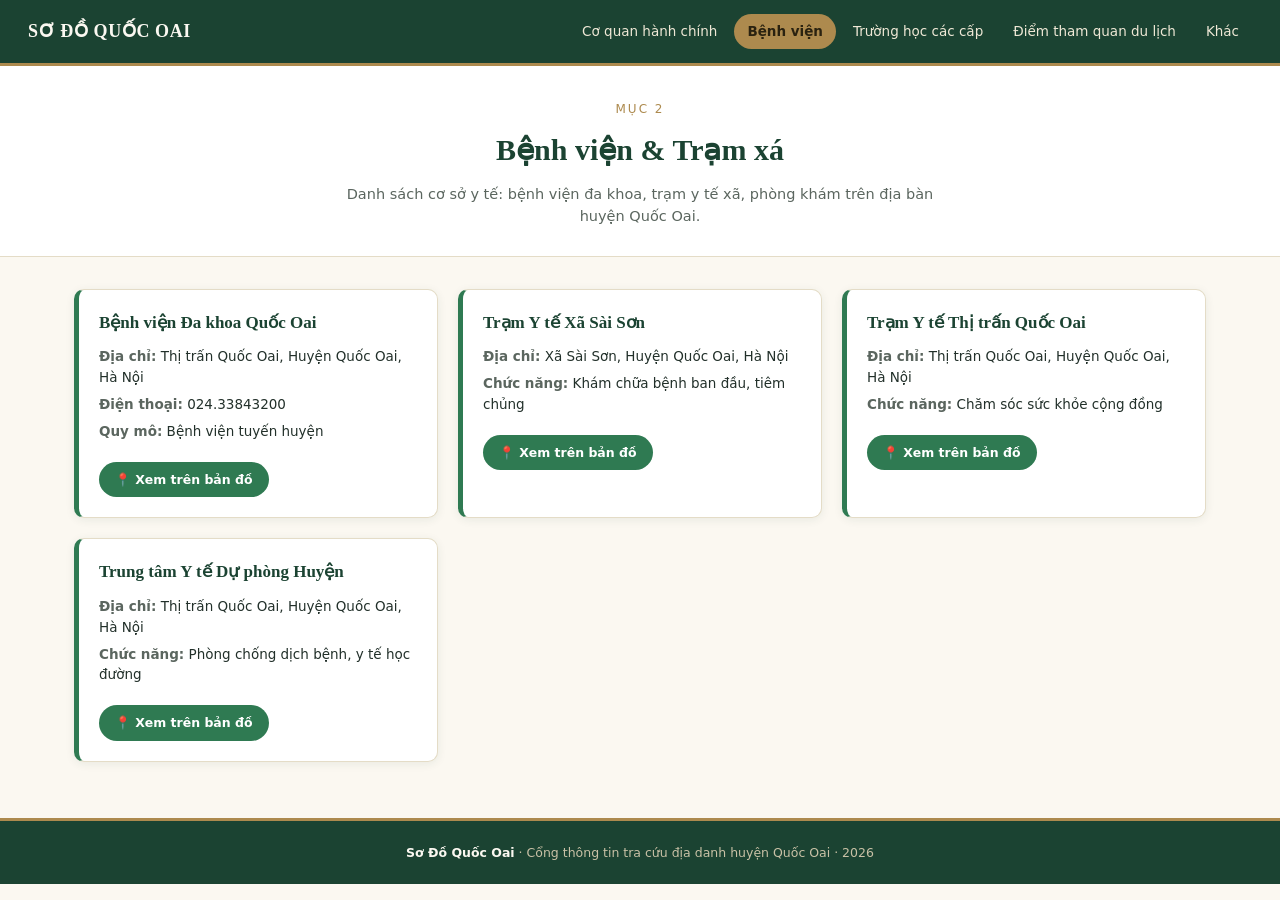
==== benh-vien.html @ 8671ec6a "Thiết kế lại toàn bộ giao diện: hệ thống css.css mới, hoàn thiện đủ 5 trang chuyên mục" ====
<!DOCTYPE html>
<html lang="vi">
<head>
  <meta charset="UTF-8">
  <meta name="viewport" content="width=device-width, initial-scale=1.0">
  <title>Bệnh viện &amp; Trạm xá — Sơ Đồ Quốc Oai</title>
  <link rel="stylesheet" href="css.css">
</head>
<body>

  <nav class="navbar">
    <a href="index.html" class="logo">SƠ ĐỒ QUỐC OAI</a>
    <ul class="nav-links">
      <li><a href="co-quan-hanh-chinh.html">Cơ quan hành chính</a></li>
      <li><a href="benh-vien.html" class="active">Bệnh viện</a></li>
      <li><a href="truong-hoc.html">Trường học các cấp</a></li>
      <li><a href="du-lich.html">Điểm tham quan du lịch</a></li>
      <li><a href="khac.html">Khác</a></li>
    </ul>
  </nav>

  <header class="page-header">
    <div class="eyebrow">Mục 2</div>
    <h1 class="page-title">Bệnh viện &amp; Trạm xá</h1>
    <p class="page-subtitle">Danh sách cơ sở y tế: bệnh viện đa khoa, trạm y tế xã, phòng khám trên địa bàn huyện Quốc Oai.</p>
  </header>

  <main class="cards-grid">
    <div class="place-card cat-yt">
      <h3 class="place-name">Bệnh viện Đa khoa Quốc Oai</h3>
      <p class="place-info"><strong>Địa chỉ:</strong> Thị trấn Quốc Oai, Huyện Quốc Oai, Hà Nội</p>
      <p class="place-info"><strong>Điện thoại:</strong> 024.33843200</p>
      <p class="place-info"><strong>Quy mô:</strong> Bệnh viện tuyến huyện</p>
      <a href="index.html" class="map-link">📍 Xem trên bản đồ</a>
    </div>

    <div class="place-card cat-yt">
      <h3 class="place-name">Trạm Y tế Xã Sài Sơn</h3>
      <p class="place-info"><strong>Địa chỉ:</strong> Xã Sài Sơn, Huyện Quốc Oai, Hà Nội</p>
      <p class="place-info"><strong>Chức năng:</strong> Khám chữa bệnh ban đầu, tiêm chủng</p>
      <a href="index.html" class="map-link">📍 Xem trên bản đồ</a>
    </div>

    <div class="place-card cat-yt">
      <h3 class="place-name">Trạm Y tế Thị trấn Quốc Oai</h3>
      <p class="place-info"><strong>Địa chỉ:</strong> Thị trấn Quốc Oai, Huyện Quốc Oai, Hà Nội</p>
      <p class="place-info"><strong>Chức năng:</strong> Chăm sóc sức khỏe cộng đồng</p>
      <a href="index.html" class="map-link">📍 Xem trên bản đồ</a>
    </div>

    <div class="place-card cat-yt">
      <h3 class="place-name">Trung tâm Y tế Dự phòng Huyện</h3>
      <p class="place-info"><strong>Địa chỉ:</strong> Thị trấn Quốc Oai, Huyện Quốc Oai, Hà Nội</p>
      <p class="place-info"><strong>Chức năng:</strong> Phòng chống dịch bệnh, y tế học đường</p>
      <a href="index.html" class="map-link">📍 Xem trên bản đồ</a>
    </div>

    <!-- Chị copy thêm .place-card tại đây nếu cần -->
  </main>

  <footer class="site-footer">
    <strong>Sơ Đồ Quốc Oai</strong> · Cổng thông tin tra cứu địa danh huyện Quốc Oai · 2026
  </footer>

</body>
</html>
---- css.css ----
/* ==========================================================================
   SƠ ĐỒ QUỐC OAI — hệ thống thiết kế dùng chung
   Ý tưởng: một "sổ tay địa chính" của huyện — nền giấy ấm, tiêu đề chữ serif
   như con dấu hành chính, 5 sắc màu chuyên mục làm chỉ dẫn xuyên suốt.
   ========================================================================== */

:root {
  --primary: #1b4332;       /* xanh rêu đậm — thương hiệu chính */
  --primary-light: #2d6a4f; /* xanh rêu nhạt — hover, nhấn */
  --paper: #FBF8F1;         /* nền giấy ấm */
  --card: #ffffff;
  --ink: #22302a;           /* màu chữ chính, ấm hơn đen thuần */
  --ink-soft: #5b665f;      /* chữ phụ */
  --line: #E4DCC7;          /* viền / chia tách */
  --gold: #AD8A4E;

  /* 5 sắc chuyên mục — dùng nhất quán cho badge, viền trái thẻ, chấm bản đồ */
  --c-hc: #B3492B;  /* Hành chính — đỏ gạch */
  --c-yt: #2F7A52;  /* Y tế — xanh lá */
  --c-gd: #2A6F97;  /* Giáo dục — xanh dương */
  --c-dl: #AD8A4E;  /* Du lịch — vàng đồng */
  --c-kh: #6B7280;  /* Khác — xám */

  --font-display: Georgia, 'Times New Roman', serif;
  --font-body: 'Segoe UI', system-ui, -apple-system, Roboto, sans-serif;

  --radius: 10px;
  --shadow: 0 2px 10px rgba(27, 67, 50, 0.08);
  --shadow-hover: 0 10px 26px rgba(27, 67, 50, 0.14);
}

* { box-sizing: border-box; }

html { scroll-behavior: smooth; }

body {
  margin: 0;
  background: var(--paper);
  color: var(--ink);
  font-family: var(--font-body);
  line-height: 1.55;
}

a { color: inherit; }

img { max-width: 100%; display: block; }

/* ------------------------------ Thanh điều hướng ------------------------------ */
.navbar {
  position: sticky;
  top: 0;
  z-index: 50;
  display: flex;
  align-items: center;
  justify-content: space-between;
  flex-wrap: wrap;
  gap: 10px 20px;
  background: var(--primary);
  padding: 14px 28px;
  border-bottom: 3px solid var(--gold);
}

.navbar .logo {
  font-family: var(--font-display);
  font-size: 18px;
  letter-spacing: 0.6px;
  font-weight: 700;
  color: var(--paper);
  text-decoration: none;
}

.nav-links {
  list-style: none;
  display: flex;
  flex-wrap: wrap;
  gap: 4px;
  margin: 0;
  padding: 0;
}

.nav-links a {
  display: inline-block;
  padding: 7px 13px;
  border-radius: 20px;
  font-size: 13.5px;
  color: #EFE8D6;
  text-decoration: none;
  transition: background 0.15s, color 0.15s;
}

.nav-links a:hover,
.nav-links a.active {
  background: rgba(251, 248, 241, 0.14);
  color: var(--paper);
}

.nav-links a.active {
  background: var(--gold);
  color: #2a2210;
  font-weight: 600;
}

/* ------------------------------ Hero (trang chủ) ------------------------------ */
.hero-banner {
  background:
    radial-gradient(ellipse at top right, rgba(173,138,78,0.25), transparent 55%),
    var(--primary);
  color: var(--paper);
  padding: 46px 24px 40px;
  text-align: center;
  border-bottom: 3px solid var(--gold);
}

.hero-banner .eyebrow {
  font-size: 12.5px;
  letter-spacing: 2px;
  text-transform: uppercase;
  color: var(--gold);
  margin-bottom: 10px;
}

.hero-banner h1 {
  font-family: var(--font-display);
  font-size: clamp(22px, 4vw, 34px);
  line-height: 1.3;
  margin: 0 0 14px;
  color: #FBF8F1;
}

.hero-banner p {
  font-size: 14.5px;
  color: #DCD3B8;
  max-width: 680px;
  margin: 0 auto;
}

/* ------------------------------ Tiêu đề trang con ------------------------------ */
.page-header {
  background: var(--card);
  padding: 34px 24px 28px;
  text-align: center;
  border-bottom: 1px solid var(--line);
}

.page-header .eyebrow {
  font-size: 12px;
  letter-spacing: 2px;
  text-transform: uppercase;
  color: var(--gold);
  margin-bottom: 8px;
}

.page-title {
  font-family: var(--font-display);
  color: var(--primary);
  margin: 0;
  font-size: clamp(22px, 3.4vw, 30px);
}

.page-subtitle {
  color: var(--ink-soft);
  margin: 10px auto 0;
  font-size: 14.5px;
  max-width: 620px;
}

/* ------------------------------ Bố cục chung ------------------------------ */
.container {
  max-width: 1180px;
  margin: 0 auto;
  padding: 0 24px;
}

.section {
  padding: 36px 24px;
}

.section-title {
  font-family: var(--font-display);
  font-size: 15px;
  color: var(--primary);
  letter-spacing: 0.3px;
  margin: 0 0 16px;
}

/* ------------------------------ Lưới thẻ danh mục (trang chủ) ------------------------------ */
.category-grid {
  display: grid;
  grid-template-columns: repeat(auto-fit, minmax(220px, 1fr));
  gap: 18px;
  max-width: 1180px;
  margin: -24px auto 0;
  padding: 0 24px 40px;
}

.category-card {
  background: var(--card);
  border: 1px solid var(--line);
  border-top: 4px solid var(--cat, var(--primary));
  border-radius: var(--radius);
  padding: 20px 18px;
  text-decoration: none;
  color: var(--ink);
  box-shadow: var(--shadow);
  transition: transform 0.18s ease, box-shadow 0.18s ease;
}

.category-card:hover {
  transform: translateY(-4px);
  box-shadow: var(--shadow-hover);
}

.category-card h3 {
  font-family: var(--font-display);
  font-size: 16px;
  color: var(--primary);
  margin: 0 0 6px;
}

.category-card p {
  font-size: 12.5px;
  color: var(--ink-soft);
  margin: 0 0 10px;
  min-height: 32px;
}

/* ------------------------------ Nhãn chuyên mục (badge) ------------------------------ */
.badge {
  display: inline-block;
  font-size: 10.5px;
  font-weight: 700;
  letter-spacing: 0.3px;
  padding: 3px 10px;
  border-radius: 20px;
  color: #fff;
  background: var(--cat, var(--primary));
}

.badge-hc { --cat: var(--c-hc); }
.badge-yt { --cat: var(--c-yt); }
.badge-gd { --cat: var(--c-gd); }
.badge-dl { --cat: var(--c-dl); }
.badge-kh { --cat: var(--c-kh); }

.cat-hc { --cat: var(--c-hc); }
.cat-yt { --cat: var(--c-yt); }
.cat-gd { --cat: var(--c-gd); }
.cat-dl { --cat: var(--c-dl); }
.cat-kh { --cat: var(--c-kh); }

/* ------------------------------ Lưới thẻ địa điểm (trang chuyên mục) ------------------------------ */
.cards-grid {
  display: grid;
  grid-template-columns: repeat(auto-fit, minmax(280px, 1fr));
  gap: 20px;
  max-width: 1180px;
  margin: 0 auto;
  padding: 32px 24px 56px;
}

.place-card {
  background: var(--card);
  border: 1px solid var(--line);
  border-left: 5px solid var(--cat, var(--primary));
  border-radius: var(--radius);
  padding: 20px;
  box-shadow: var(--shadow);
  transition: transform 0.18s ease, box-shadow 0.18s ease;
}

.place-card:hover {
  transform: translateY(-3px);
  box-shadow: var(--shadow-hover);
}

.place-name {
  font-family: var(--font-display);
  color: var(--primary);
  margin: 0 0 10px;
  font-size: 17px;
}

.place-info {
  margin: 6px 0;
  font-size: 13.5px;
  color: var(--ink);
}

.place-info strong {
  color: var(--ink-soft);
  font-weight: 600;
}

.map-link {
  display: inline-flex;
  align-items: center;
  gap: 6px;
  margin-top: 14px;
  color: #fff;
  background: var(--cat, var(--primary-light));
  padding: 8px 16px;
  text-decoration: none;
  border-radius: 30px;
  font-weight: 600;
  font-size: 12.5px;
  transition: filter 0.15s ease;
}

.map-link:hover { filter: brightness(1.1); }

/* ------------------------------ Bố cục bản đồ + danh sách ------------------------------ */
.map-frame {
  display: flex;
  min-height: 480px;
  border-top: 1px solid var(--line);
}

.sidebar {
  width: 280px;
  flex-shrink: 0;
  padding: 20px;
  background: var(--card);
  border-right: 1px solid var(--line);
  overflow-y: auto;
}

.sidebar h2 {
  font-family: var(--font-display);
  font-size: 15px;
  color: var(--primary);
  margin: 0 0 14px;
}

.sidebar ul {
  list-style: none;
  margin: 0;
  padding: 0;
  display: flex;
  flex-direction: column;
  gap: 8px;
}

.sidebar li a,
.sidebar li {
  display: block;
  padding: 9px 12px;
  border-radius: 6px;
  border-left: 3px solid var(--cat, var(--primary));
  background: var(--paper);
  font-size: 13px;
  color: var(--ink);
  text-decoration: none;
}

#map {
  flex: 1;
  min-height: 480px;
}

/* ------------------------------ Chân trang ------------------------------ */
.site-footer {
  background: var(--primary);
  color: #C9C1A6;
  text-align: center;
  padding: 22px 24px;
  font-size: 12.5px;
  border-top: 3px solid var(--gold);
}

.site-footer strong { color: var(--paper); }

/* ------------------------------ Responsive ------------------------------ */
@media (max-width: 720px) {
  .navbar { flex-direction: column; align-items: flex-start; }
  .map-frame { flex-direction: column; }
  .sidebar { width: 100%; border-right: none; border-bottom: 1px solid var(--line); }
  #map { min-height: 340px; }
}
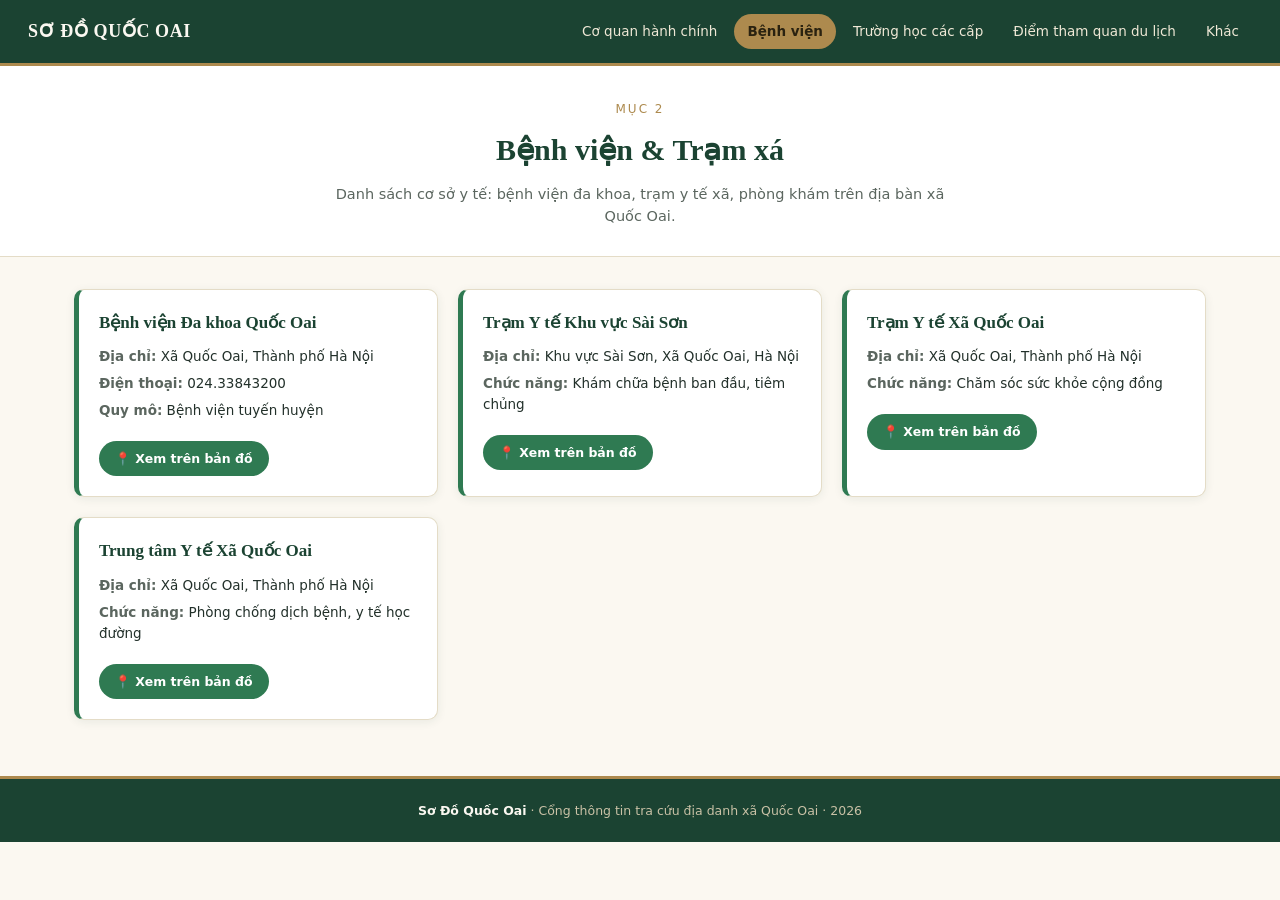
==== commit 6adfdd96: "Cập nhật địa giới hành chính: Huyện Quốc Oai (cũ) -> Xã Quốc Oai (mới, từ 1/7/2025)" ====
--- a/benh-vien.html
+++ b/benh-vien.html
@@ -22,35 +22,35 @@
   <header class="page-header">
     <div class="eyebrow">Mục 2</div>
     <h1 class="page-title">Bệnh viện &amp; Trạm xá</h1>
-    <p class="page-subtitle">Danh sách cơ sở y tế: bệnh viện đa khoa, trạm y tế xã, phòng khám trên địa bàn huyện Quốc Oai.</p>
+    <p class="page-subtitle">Danh sách cơ sở y tế: bệnh viện đa khoa, trạm y tế xã, phòng khám trên địa bàn xã Quốc Oai.</p>
   </header>
 
   <main class="cards-grid">
     <div class="place-card cat-yt">
       <h3 class="place-name">Bệnh viện Đa khoa Quốc Oai</h3>
-      <p class="place-info"><strong>Địa chỉ:</strong> Thị trấn Quốc Oai, Huyện Quốc Oai, Hà Nội</p>
+      <p class="place-info"><strong>Địa chỉ:</strong> Xã Quốc Oai, Thành phố Hà Nội</p>
       <p class="place-info"><strong>Điện thoại:</strong> 024.33843200</p>
       <p class="place-info"><strong>Quy mô:</strong> Bệnh viện tuyến huyện</p>
       <a href="index.html" class="map-link">📍 Xem trên bản đồ</a>
     </div>
 
     <div class="place-card cat-yt">
-      <h3 class="place-name">Trạm Y tế Xã Sài Sơn</h3>
-      <p class="place-info"><strong>Địa chỉ:</strong> Xã Sài Sơn, Huyện Quốc Oai, Hà Nội</p>
+      <h3 class="place-name">Trạm Y tế Khu vực Sài Sơn</h3>
+      <p class="place-info"><strong>Địa chỉ:</strong> Khu vực Sài Sơn, Xã Quốc Oai, Hà Nội</p>
       <p class="place-info"><strong>Chức năng:</strong> Khám chữa bệnh ban đầu, tiêm chủng</p>
       <a href="index.html" class="map-link">📍 Xem trên bản đồ</a>
     </div>
 
     <div class="place-card cat-yt">
-      <h3 class="place-name">Trạm Y tế Thị trấn Quốc Oai</h3>
-      <p class="place-info"><strong>Địa chỉ:</strong> Thị trấn Quốc Oai, Huyện Quốc Oai, Hà Nội</p>
+      <h3 class="place-name">Trạm Y tế Xã Quốc Oai</h3>
+      <p class="place-info"><strong>Địa chỉ:</strong> Xã Quốc Oai, Thành phố Hà Nội</p>
       <p class="place-info"><strong>Chức năng:</strong> Chăm sóc sức khỏe cộng đồng</p>
       <a href="index.html" class="map-link">📍 Xem trên bản đồ</a>
     </div>
 
     <div class="place-card cat-yt">
-      <h3 class="place-name">Trung tâm Y tế Dự phòng Huyện</h3>
-      <p class="place-info"><strong>Địa chỉ:</strong> Thị trấn Quốc Oai, Huyện Quốc Oai, Hà Nội</p>
+      <h3 class="place-name">Trung tâm Y tế Xã Quốc Oai</h3>
+      <p class="place-info"><strong>Địa chỉ:</strong> Xã Quốc Oai, Thành phố Hà Nội</p>
       <p class="place-info"><strong>Chức năng:</strong> Phòng chống dịch bệnh, y tế học đường</p>
       <a href="index.html" class="map-link">📍 Xem trên bản đồ</a>
     </div>
@@ -59,7 +59,7 @@
   </main>
 
   <footer class="site-footer">
-    <strong>Sơ Đồ Quốc Oai</strong> · Cổng thông tin tra cứu địa danh huyện Quốc Oai · 2026
+    <strong>Sơ Đồ Quốc Oai</strong> · Cổng thông tin tra cứu địa danh xã Quốc Oai · 2026
   </footer>
 
 </body>
